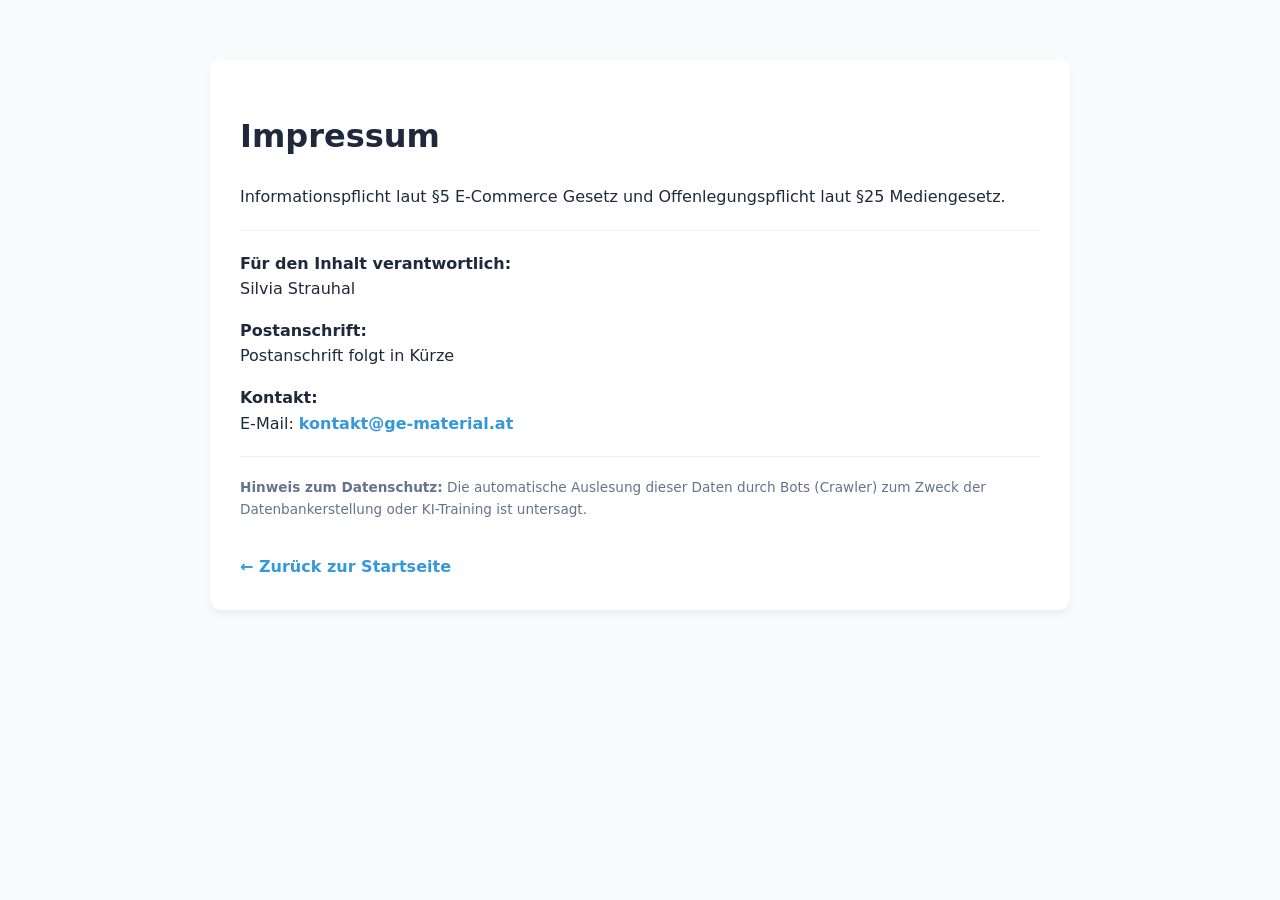
==== impressum.html @ c61fae09 "impressum.html erstellen" ====
<!DOCTYPE html>
<html lang="de">
<head>
    <meta charset="UTF-8">
    <meta name="viewport" content="width=device-width, initial-scale=1.0">
    <title>Impressum - ge-material</title>
    
    <meta name="robots" content="noindex, nofollow, noarchive, nosnippet, noimageindex">
    <meta name="googlebot" content="noindex, nofollow">
    <meta name="google-extended" content="noindex, nofollow"> <meta name="gptbot" content="noindex, nofollow"> <meta name="google" content="notranslate"> <script>
        var l = document.createElement('link');
        l.rel = 'stylesheet';
        l.href = 'style.css?v=' + Date.now();
        document.head.appendChild(l);
    </script>
    <style>
        /* Verhindert Markieren und Kopieren von Text per Maus */
        body {
            -webkit-user-select: none; 
            -moz-user-select: none; 
            -ms-user-select: none; 
            user-select: none;
        }
        .imprint-container {
            max-width: 800px;
            margin: 40px auto;
            background: white;
            padding: 30px;
            border-radius: 12px;
            box-shadow: 0 4px 6px rgba(0,0,0,0.05);
            line-height: 1.6;
        }
        .back-link {
            display: inline-block;
            margin-top: 20px;
            color: #3498db;
            text-decoration: none;
            font-weight: bold;
        }
        .back-link:hover { text-decoration: underline; }
        hr { border: 0; border-top: 1px solid #eee; margin: 20px 0; }
    </style>
</head>
<body>

<div class="imprint-container">
    <h1>Impressum</h1>
    <p>Informationspflicht laut §5 E-Commerce Gesetz und Offenlegungspflicht laut §25 Mediengesetz.</p>
    
    <hr>
    
    <p><strong>Für den Inhalt verantwortlich:</strong><br>
    Silvia Strauhal</p>

    <p><strong>Postanschrift:</strong><br>
    Postanschrift folgt in Kürze</p>

    <p><strong>Kontakt:</strong><br>
    E-Mail: <span id="email-placeholder"></span></p>

    <hr>

    <p style="font-size: 0.85rem; color: #64748b;">
        <strong>Hinweis zum Datenschutz:</strong> Die automatische Auslesung dieser Daten durch Bots (Crawler) zum Zweck der Datenbankerstellung oder KI-Training ist untersagt.
    </p>

    <a href="index.html" class="back-link">&larr; Zurück zur Startseite</a>
</div>

<script>
    (function injectImprintEmail() {
        var user = "kontakt";      
        var domain = "ge-material";
        var tld = "at"; 
        
        var email = user + "@" + domain + "." + tld;
        var container = document.getElementById('email-placeholder');
        if (container) {
            var a = document.createElement('a');
            a.href = "mailto:" + email;
            a.textContent = email;
            a.style.color = "#3498db";
            a.style.textDecoration = "none";
            a.style.fontWeight = "bold";
            container.appendChild(a);
        }
    })();
</script>

</body>
</html>
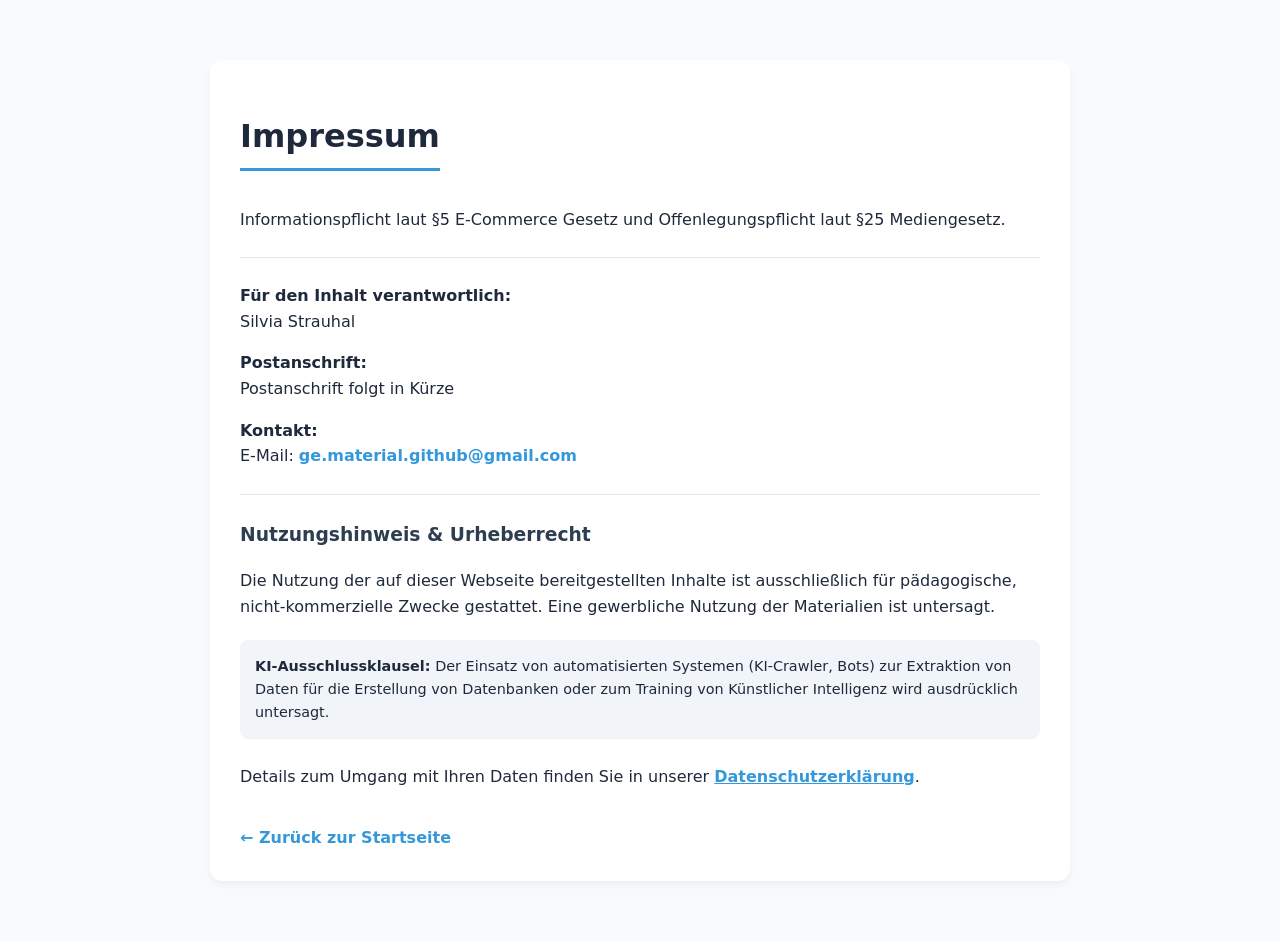
==== commit 93bf191c: "Aktualisieren von impressum.html" ====
--- a/impressum.html
+++ b/impressum.html
@@ -7,15 +7,24 @@
     
     <meta name="robots" content="noindex, nofollow, noarchive, nosnippet, noimageindex">
     <meta name="googlebot" content="noindex, nofollow">
-    <meta name="google-extended" content="noindex, nofollow"> <meta name="gptbot" content="noindex, nofollow"> <meta name="google" content="notranslate"> <script>
+    <meta name="google-extended" content="noindex, nofollow">
+    <meta name="gptbot" content="noindex, nofollow">
+    <meta name="google" content="notranslate">
+
+    <script>
+        // CSS Cache-Buster für konsistentes Design
         var l = document.createElement('link');
         l.rel = 'stylesheet';
         l.href = 'style.css?v=' + Date.now();
         document.head.appendChild(l);
     </script>
     <style>
-        /* Verhindert Markieren und Kopieren von Text per Maus */
         body {
+            font-family: 'Segoe UI', system-ui, sans-serif;
+            background-color: #f8fafc;
+            color: #1e293b;
+            margin: 0;
+            padding: 20px;
             -webkit-user-select: none; 
             -moz-user-select: none; 
             -ms-user-select: none; 
@@ -30,6 +39,9 @@
             box-shadow: 0 4px 6px rgba(0,0,0,0.05);
             line-height: 1.6;
         }
+        h1 { color: #1e293b; border-bottom: 3px solid #3498db; display: inline-block; padding-bottom: 5px; margin-bottom: 20px; }
+        h3 { margin-top: 25px; color: #2c3e50; }
+        hr { border: 0; border-top: 1px solid #e2e8f0; margin: 25px 0; }
         .back-link {
             display: inline-block;
             margin-top: 20px;
@@ -38,7 +50,13 @@
             font-weight: bold;
         }
         .back-link:hover { text-decoration: underline; }
-        hr { border: 0; border-top: 1px solid #eee; margin: 20px 0; }
+        .usage-note {
+            background-color: #f1f5f9;
+            padding: 15px;
+            border-radius: 8px;
+            font-size: 0.9rem;
+            margin-top: 20px;
+        }
     </style>
 </head>
 <body>
@@ -60,31 +78,42 @@
 
     <hr>
 
-    <p style="font-size: 0.85rem; color: #64748b;">
-        <strong>Hinweis zum Datenschutz:</strong> Die automatische Auslesung dieser Daten durch Bots (Crawler) zum Zweck der Datenbankerstellung oder KI-Training ist untersagt.
+    <h3>Nutzungshinweis & Urheberrecht</h3>
+    <p>Die Nutzung der auf dieser Webseite bereitgestellten Inhalte ist ausschließlich für pädagogische, nicht-kommerzielle Zwecke gestattet. Eine gewerbliche Nutzung der Materialien ist untersagt.</p>
+
+    <div class="usage-note">
+        <strong>KI-Ausschlussklausel:</strong> 
+        Der Einsatz von automatisierten Systemen (KI-Crawler, Bots) zur Extraktion von Daten für die Erstellung von Datenbanken oder zum Training von Künstlicher Intelligenz wird ausdrücklich untersagt.
+    </div>
+
+    <p style="margin-top: 25px;">
+        Details zum Umgang mit Ihren Daten finden Sie in unserer 
+        <a href="privacy.html" style="color: #3498db; font-weight: bold;">Datenschutzerklärung</a>.
     </p>
 
     <a href="index.html" class="back-link">&larr; Zurück zur Startseite</a>
 </div>
 
 <script>
-    (function injectImprintEmail() {
-        var user = "kontakt";      
-        var domain = "ge-material";
-        var tld = "at"; 
-        
-        var email = user + "@" + domain + "." + tld;
-        var container = document.getElementById('email-placeholder');
-        if (container) {
-            var a = document.createElement('a');
-            a.href = "mailto:" + email;
-            a.textContent = email;
-            a.style.color = "#3498db";
-            a.style.textDecoration = "none";
-            a.style.fontWeight = "bold";
-            container.appendChild(a);
-        }
-    })();
+/**
+ * Schützt die E-Mail-Adresse vor automatisiertem Auslesen
+ * Erzeugt: ge.material.github@gmail.com
+ */
+function injectEmail() {
+    const u1 = "github";      
+    const u2 = "material";      
+    const u3 = "ge";      
+    const domain = "gmail";
+    const tld = "com";            
+    const email = u3 + '.' + u2 + '.' + u1 + "@" + domain + "." + tld;
+    const container = document.getElementById('email-placeholder');
+    if (container) {
+        container.innerHTML = `<a href="mailto:${email}" style="color:#3498db;text-decoration:none;font-weight:bold;">${email}</a>`;
+    }
+}
+
+// Initialisierung beim Laden der Seite
+window.addEventListener('DOMContentLoaded', injectEmail);
 </script>
 
 </body>
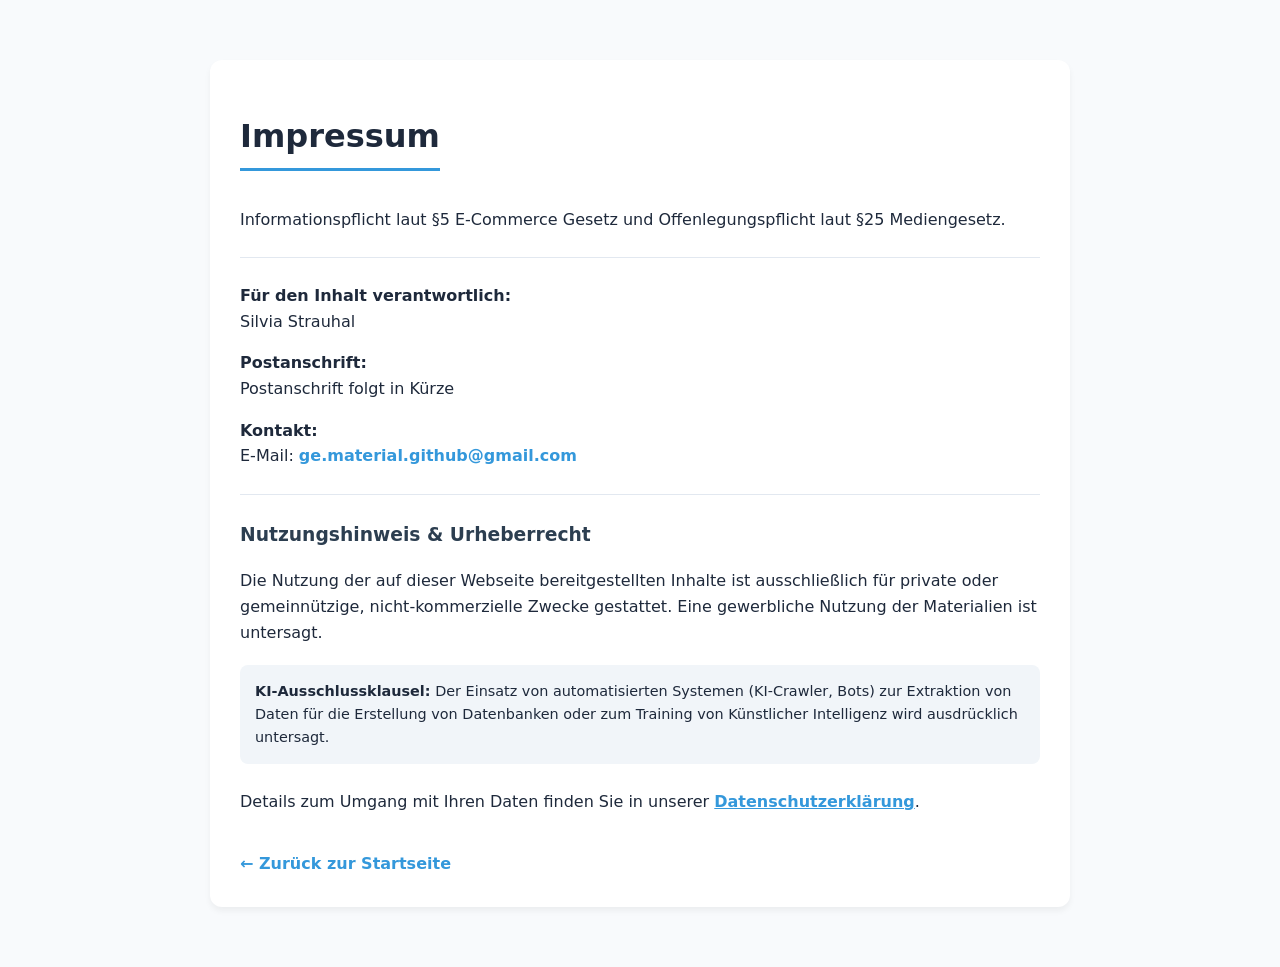
==== commit b9f464ea: "Update impressum.html" ====
--- a/impressum.html
+++ b/impressum.html
@@ -79,7 +79,7 @@
     <hr>
 
     <h3>Nutzungshinweis & Urheberrecht</h3>
-    <p>Die Nutzung der auf dieser Webseite bereitgestellten Inhalte ist ausschließlich für pädagogische, nicht-kommerzielle Zwecke gestattet. Eine gewerbliche Nutzung der Materialien ist untersagt.</p>
+    <p>Die Nutzung der auf dieser Webseite bereitgestellten Inhalte ist ausschließlich für private oder gemeinnützige, nicht-kommerzielle Zwecke gestattet. Eine gewerbliche Nutzung der Materialien ist untersagt.</p>
 
     <div class="usage-note">
         <strong>KI-Ausschlussklausel:</strong> 
